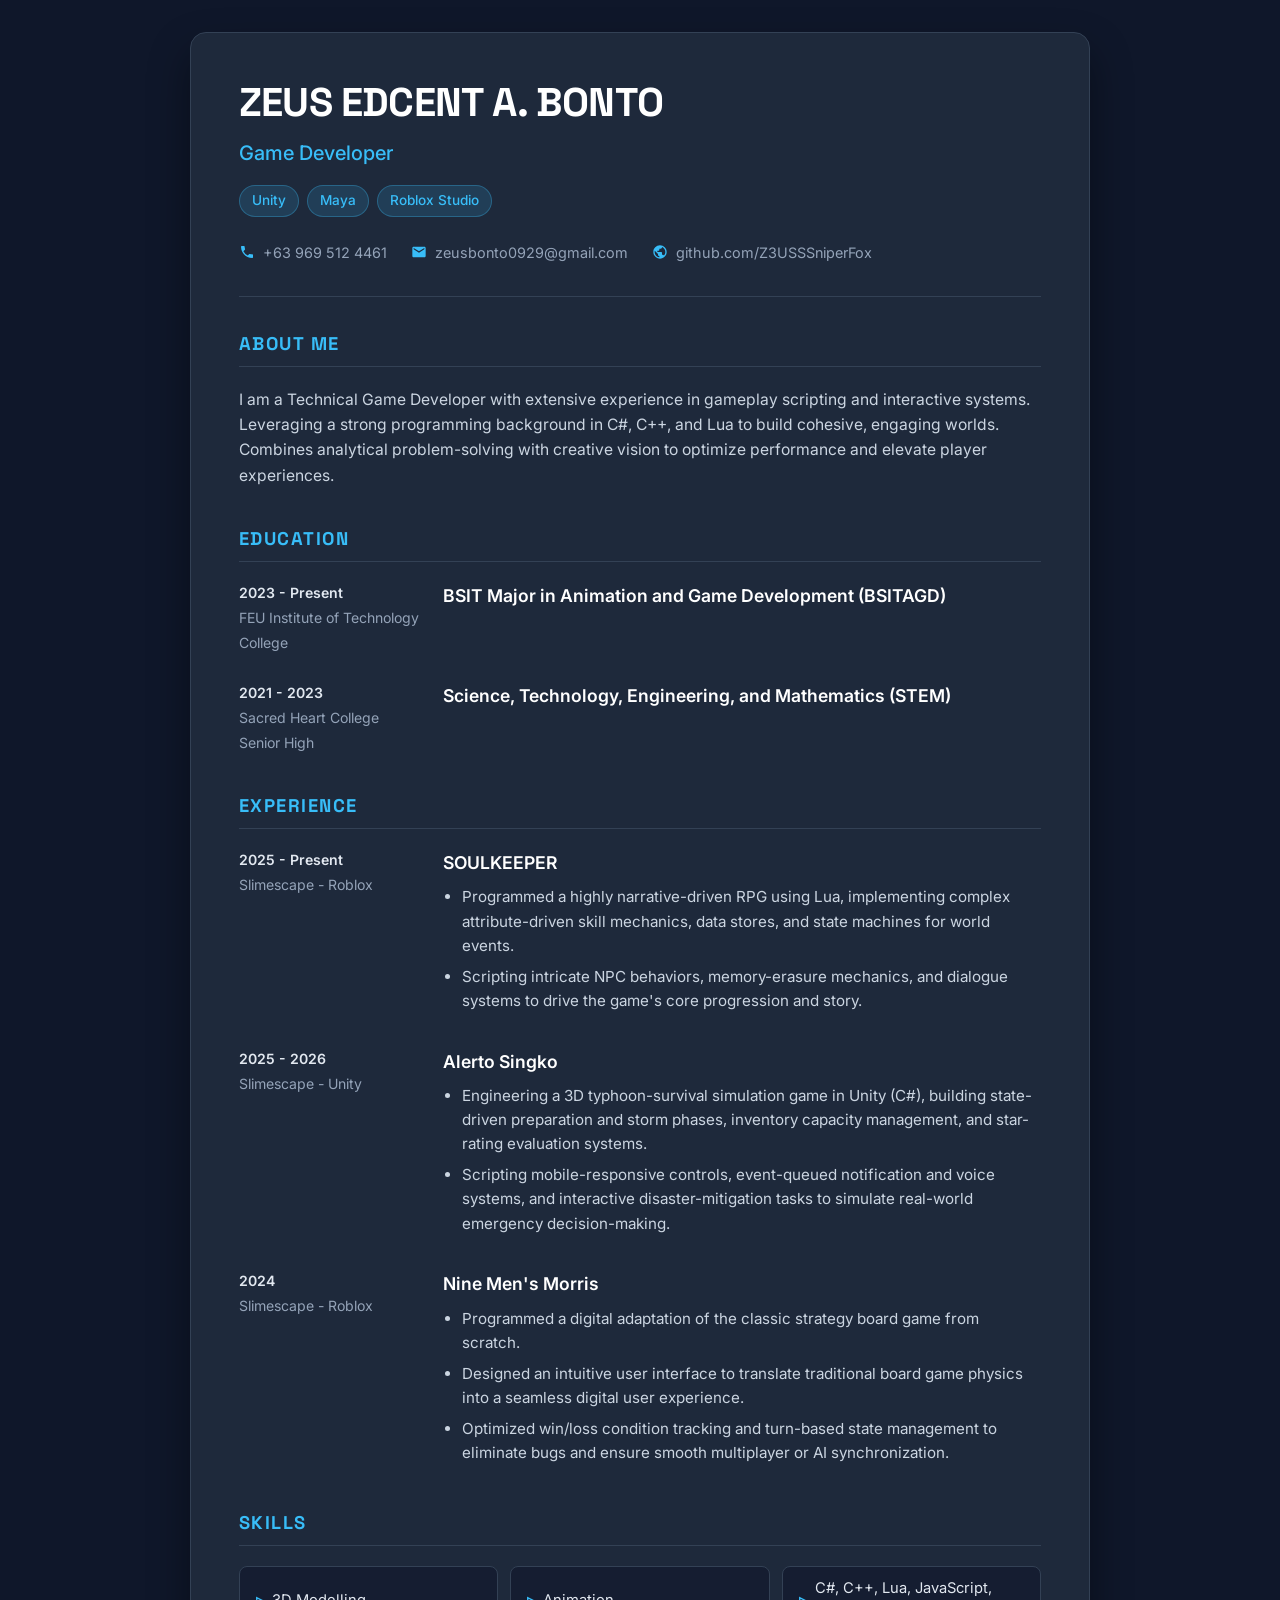
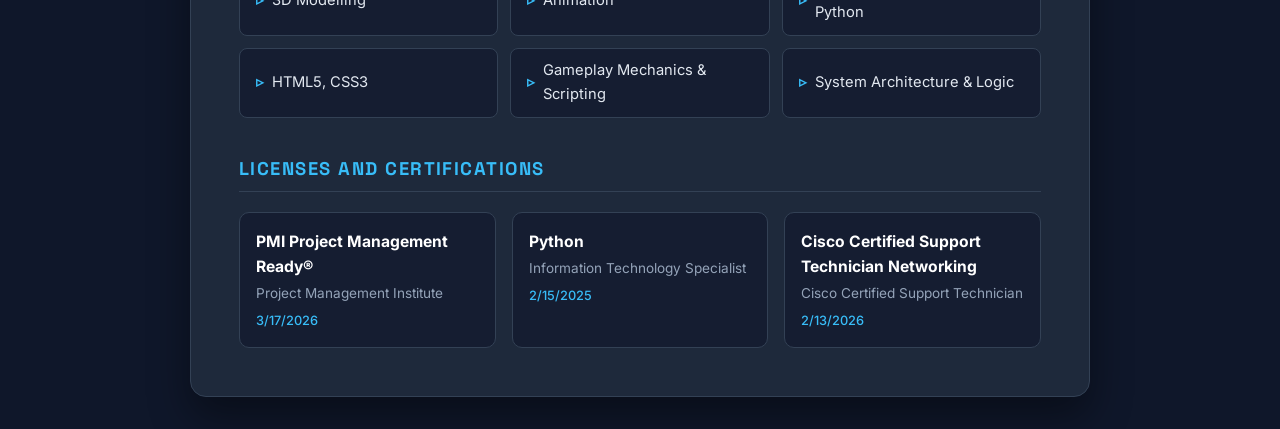
==== htdocs/index.html @ 374b4582 "Update: Replaced php files with html" ====
<!DOCTYPE html>
<html lang="en">
<head>
    <meta charset="UTF-8">
    <meta name="viewport" content="width=device-width, initial-scale=1.0">
    <title>Zeus Edcent A. Bonto | Game Developer</title>
    <link rel="preconnect" href="https://fonts.googleapis.com">
    <link rel="preconnect" href="https://fonts.gstatic.com" crossorigin>
    <link href="https://fonts.googleapis.com/css2?family=Inter:wght@400;500;600&family=Space+Grotesk:wght@600;700&display=swap" rel="stylesheet">
    <link rel="stylesheet" href="assets/style.css">
</head>
<body>

    <main class="container">
        <!-- HEADER -->
        <header>
            <h1>ZEUS EDCENT A. BONTO</h1>
            <div class="subtitle">Game Developer</div>
            
            <div class="tech-tags">
                <span class="tech-tag">Unity</span>
                <span class="tech-tag">Maya</span>
                <span class="tech-tag">Roblox Studio</span>
            </div>

            <div class="contact-bar">
                <a href="tel:+639695124461" class="contact-item">
                    <svg viewBox="0 0 24 24"><path d="M6.62 10.79a15.053 15.053 0 006.59 6.59l2.2-2.2a1 1 0 011.01-.24c1.12.37 2.33.57 3.58.57a1 1 0 011 1V20a1 1 0 01-1 1C10.61 21 3 13.39 3 4a1 1 0 011-1h3.5a1 1 0 011 1c0 1.25.2 2.46.57 3.58a1 1 0 01-.25 1.01l-2.2 2.2z"/></svg>
                    +63 969 512 4461
                </a>
                <a href="mailto:zeusbonto0929@gmail.com" class="contact-item">
                    <svg viewBox="0 0 24 24"><path d="M20 4H4c-1.1 0-2 .9-2 2v12c0 1.1.9 2 2 2h16c1.1 0 2-.9 2-2V6c0-1.1-.9-2-2-2zm0 4l-8 5-8-5V6l8 5 8-5v2z"/></svg>
                    zeusbonto0929@gmail.com
                </a>
                <a href="https://github.com/Z3USSSniperFox" target="_blank" class="contact-item">
                    <svg viewBox="0 0 24 24"><path d="M12 2C6.48 2 2 6.48 2 12s4.48 10 10 10 10-4.48 10-10S17.52 2 12 2zm-1 17.93c-3.95-.49-7-3.85-7-7.93 0-.62.08-1.21.21-1.79L9 15v1c0 1.1.9 2 2 2v1.93zm6.9-2.54c-.26-.81-1-1.39-1.9-1.39h-1v-3c0-.55-.45-1-1-1H8v-2h2c.55 0 1-.45 1-1V7h2c1.1 0 2-.9 2-2v-.41c2.93 1.19 5 4.06 5 7.41 0 2.08-.8 3.97-2.1 5.39z"/></svg>
                    github.com/Z3USSSniperFox
                </a>
            </div>
        </header>

        <!-- ABOUT ME -->
        <section>
            <h2>About Me</h2>
            <p class="about-text">
                I am a Technical Game Developer with extensive experience in gameplay scripting and interactive systems. Leveraging a strong programming background in C#, C++, and Lua to build cohesive, engaging worlds. Combines analytical problem-solving with creative vision to optimize performance and elevate player experiences.
            </p>
        </section>

        <!-- EDUCATION -->
        <section>
            <h2>Education</h2>
            <div class="entry">
                <div class="entry-meta">
                    <span class="entry-date">2023 - Present</span>
                    <span class="entry-org">FEU Institute of Technology</span>
                    <span class="entry-org">College</span>
                </div>
                <div class="entry-content">
                    <h3>BSIT Major in Animation and Game Development (BSITAGD)</h3>
                </div>
            </div>

            <div class="entry">
                <div class="entry-meta">
                    <span class="entry-date">2021 - 2023</span>
                    <span class="entry-org">Sacred Heart College</span>
                    <span class="entry-org">Senior High</span>
                </div>
                <div class="entry-content">
                    <h3>Science, Technology, Engineering, and Mathematics (STEM)</h3>
                </div>
            </div>
        </section>

        <!-- EXPERIENCE -->
        <section>
            <h2>Experience</h2>

            <div class="entry">
                <div class="entry-meta">
                    <span class="entry-date">2025 - Present</span>
                    <span class="entry-org">Slimescape - Roblox</span>
                </div>
                <div class="entry-content">
                    <h3>SOULKEEPER</h3>
                    <ul>
                        <li>Programmed a highly narrative-driven RPG using Lua, implementing complex attribute-driven skill mechanics, data stores, and state machines for world events.</li>
                        <li>Scripting intricate NPC behaviors, memory-erasure mechanics, and dialogue systems to drive the game's core progression and story.</li>
                    </ul>
                </div>
            </div>

            <div class="entry">
                <div class="entry-meta">
                    <span class="entry-date">2025 - 2026</span>
                    <span class="entry-org">Slimescape - Unity</span>
                </div>
                <div class="entry-content">
                    <h3>Alerto Singko</h3>
                    <ul>
                        <li>Engineering a 3D typhoon-survival simulation game in Unity (C#), building state-driven preparation and storm phases, inventory capacity management, and star-rating evaluation systems.</li>
                        <li>Scripting mobile-responsive controls, event-queued notification and voice systems, and interactive disaster-mitigation tasks to simulate real-world emergency decision-making.</li>
                    </ul>
                </div>
            </div>

            <div class="entry">
                <div class="entry-meta">
                    <span class="entry-date">2024</span>
                    <span class="entry-org">Slimescape - Roblox</span>
                </div>
                <div class="entry-content">
                    <h3>Nine Men's Morris</h3>
                    <ul>
                        <li>Programmed a digital adaptation of the classic strategy board game from scratch.</li>
                        <li>Designed an intuitive user interface to translate traditional board game physics into a seamless digital user experience.</li>
                        <li>Optimized win/loss condition tracking and turn-based state management to eliminate bugs and ensure smooth multiplayer or AI synchronization.</li>
                    </ul>
                </div>
            </div>
        </section>

        <!-- SKILLS -->
        <section>
            <h2>Skills</h2>
            <div class="skills-grid">
                <div class="skill-item">3D Modelling</div>
                <div class="skill-item">Animation</div>
                <div class="skill-item">C#, C++, Lua, JavaScript, Python</div>
                <div class="skill-item">HTML5, CSS3</div>
                <div class="skill-item">Gameplay Mechanics &amp; Scripting</div>
                <div class="skill-item">System Architecture &amp; Logic</div>
            </div>
        </section>

        <!-- LICENSES AND CERTIFICATIONS -->
        <section>
            <h2>Licenses and Certifications</h2>
            <div class="cert-grid">
                <div class="cert-card">
                    <h3>PMI Project Management Ready&reg;</h3>
                    <div class="cert-issuer">Project Management Institute</div>
                    <div class="cert-date">3/17/2026</div>
                </div>
                <div class="cert-card">
                    <h3>Python</h3>
                    <div class="cert-issuer">Information Technology Specialist</div>
                    <div class="cert-date">2/15/2025</div>
                </div>
                <div class="cert-card">
                    <h3>Cisco Certified Support Technician Networking</h3>
                    <div class="cert-issuer">Cisco Certified Support Technician</div>
                    <div class="cert-date">2/13/2026</div>
                </div>
            </div>
        </section>
    </main>

</body>
</html>
---- htdocs/assets/style.css ----
:root {
    --bg-body: #0f172a;
    --bg-card: #1e293b;
    --bg-card-hover: #263349;
    --text-main: #f8fafc;
    --text-muted: #94a3b8;
    --accent: #38bdf8;
    --accent-glow: rgba(56, 189, 248, 0.15);
    --border: #334155;
}

* {
    box-sizing: border-box;
    margin: 0;
    padding: 0;
}

body {
    font-family: 'Inter', sans-serif;
    background-color: var(--bg-body);
    color: var(--text-main);
    line-height: 1.6;
    padding: 2rem 1rem;
}

.container {
    max-width: 900px;
    margin: 0 auto;
    background: var(--bg-card);
    border: 1px solid var(--border);
    border-radius: 16px;
    padding: 3rem;
    box-shadow: 0 20px 40px rgba(0, 0, 0, 0.4);
}

/* Header */
header {
    border-bottom: 1px solid var(--border);
    padding-bottom: 2rem;
    margin-bottom: 2rem;
    display: flex;
    flex-direction: column;
    gap: 0.75rem;
}

h1 {
    font-family: 'Space Grotesk', sans-serif;
    font-size: 2.5rem;
    letter-spacing: -0.02em;
    line-height: 1.1;
    color: #ffffff;
}

.subtitle {
    font-size: 1.25rem;
    font-weight: 500;
    color: var(--accent);
}

.tech-tags {
    display: flex;
    flex-wrap: wrap;
    gap: 0.5rem;
    margin-top: 0.25rem;
}

.tech-tag {
    background: var(--accent-glow);
    color: var(--accent);
    border: 1px solid rgba(56, 189, 248, 0.3);
    padding: 0.25rem 0.75rem;
    border-radius: 999px;
    font-size: 0.85rem;
    font-weight: 500;
}

.contact-bar {
    display: flex;
    flex-wrap: wrap;
    gap: 1.5rem;
    margin-top: 0.75rem;
    font-size: 0.9rem;
    color: var(--text-muted);
}

.contact-item {
    display: flex;
    align-items: center;
    gap: 0.5rem;
    text-decoration: none;
    color: var(--text-muted);
    transition: color 0.2s;
}

.contact-item:hover {
    color: var(--accent);
}

.contact-item svg {
    width: 16px;
    height: 16px;
    fill: var(--accent);
}

/* Sections */
section {
    margin-bottom: 2.25rem;
}

section:last-child {
    margin-bottom: 0;
}

h2 {
    font-family: 'Space Grotesk', sans-serif;
    font-size: 1.15rem;
    text-transform: uppercase;
    letter-spacing: 0.08em;
    color: var(--accent);
    border-bottom: 1px solid var(--border);
    padding-bottom: 0.5rem;
    margin-bottom: 1.25rem;
}

.about-text {
    color: #cbd5e1;
    font-size: 0.98rem;
}

/* Timeline / Grid Entries */
.entry {
    display: grid;
    grid-template-columns: 180px 1fr;
    gap: 1.5rem;
    margin-bottom: 1.75rem;
}

.entry:last-child {
    margin-bottom: 0;
}

.entry-meta {
    font-size: 0.88rem;
    color: var(--text-muted);
}

.entry-date {
    font-weight: 600;
    color: #e2e8f0;
    display: block;
}

.entry-org {
    display: block;
    margin-top: 0.15rem;
}

.entry-content h3 {
    font-size: 1.1rem;
    font-weight: 600;
    color: #ffffff;
    margin-bottom: 0.5rem;
}

.entry-content ul {
    padding-left: 1.2rem;
    color: #cbd5e1;
    font-size: 0.95rem;
}

.entry-content li {
    margin-bottom: 0.4rem;
}

/* Skills Grid */
.skills-grid {
    display: grid;
    grid-template-columns: repeat(auto-fit, minmax(220px, 1fr));
    gap: 0.75rem;
}

.skill-item {
    background: rgba(15, 23, 42, 0.6);
    border: 1px solid var(--border);
    padding: 0.65rem 1rem;
    border-radius: 8px;
    font-size: 0.92rem;
    color: #e2e8f0;
    display: flex;
    align-items: center;
    gap: 0.5rem;
}

.skill-item::before {
    content: "▹";
    color: var(--accent);
    font-weight: bold;
}

/* Certifications */
.cert-grid {
    display: grid;
    grid-template-columns: repeat(auto-fit, minmax(240px, 1fr));
    gap: 1rem;
}

.cert-card {
    background: rgba(15, 23, 42, 0.6);
    border: 1px solid var(--border);
    padding: 1rem;
    border-radius: 10px;
}

.cert-card h3 {
    font-size: 0.98rem;
    color: #ffffff;
    margin-bottom: 0.25rem;
}

.cert-issuer {
    font-size: 0.85rem;
    color: var(--text-muted);
}

.cert-date {
    font-size: 0.8rem;
    color: var(--accent);
    margin-top: 0.35rem;
    font-weight: 500;
}

/* Responsive */
@media (max-width: 680px) {
    .container {
        padding: 1.75rem 1.25rem;
    }
    h1 {
        font-size: 1.9rem;
    }
    .entry {
        grid-template-columns: 1fr;
        gap: 0.35rem;
    }
}

/* Print / Save as PDF Friendly */
@media print {
    body {
        background: #ffffff;
        color: #000000;
        padding: 0;
    }
    .container {
        box-shadow: none;
        border: none;
        background: #ffffff;
        padding: 0;
    }
    h1, .entry-content h3, .cert-card h3 {
        color: #000000;
    }
    h2, .subtitle, .cert-date {
        color: #0284c7;
    }
    .about-text, .entry-content ul, .entry-meta, .contact-item, .skill-item, .cert-issuer {
        color: #334155;
    }
    .skill-item, .cert-card, .tech-tag {
        background: #f8fafc;
        border-color: #cbd5e1;
    }
}
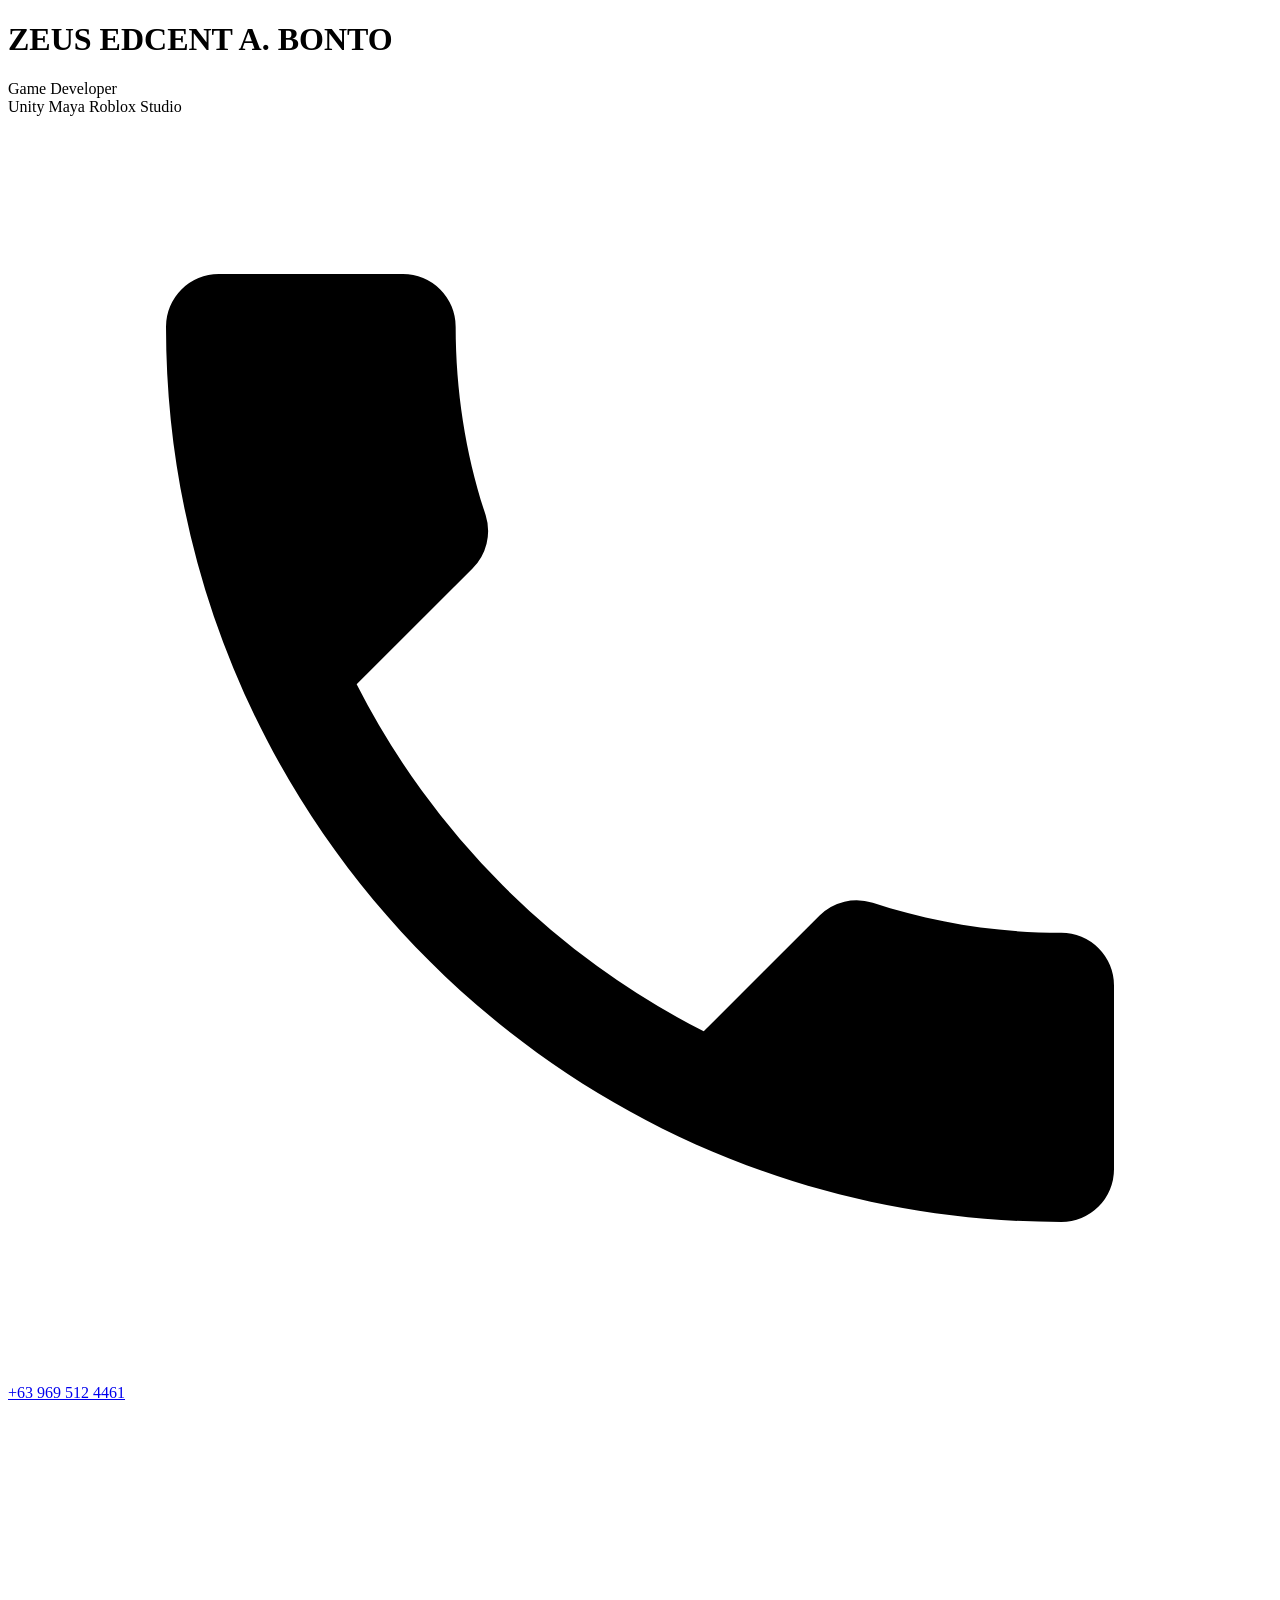
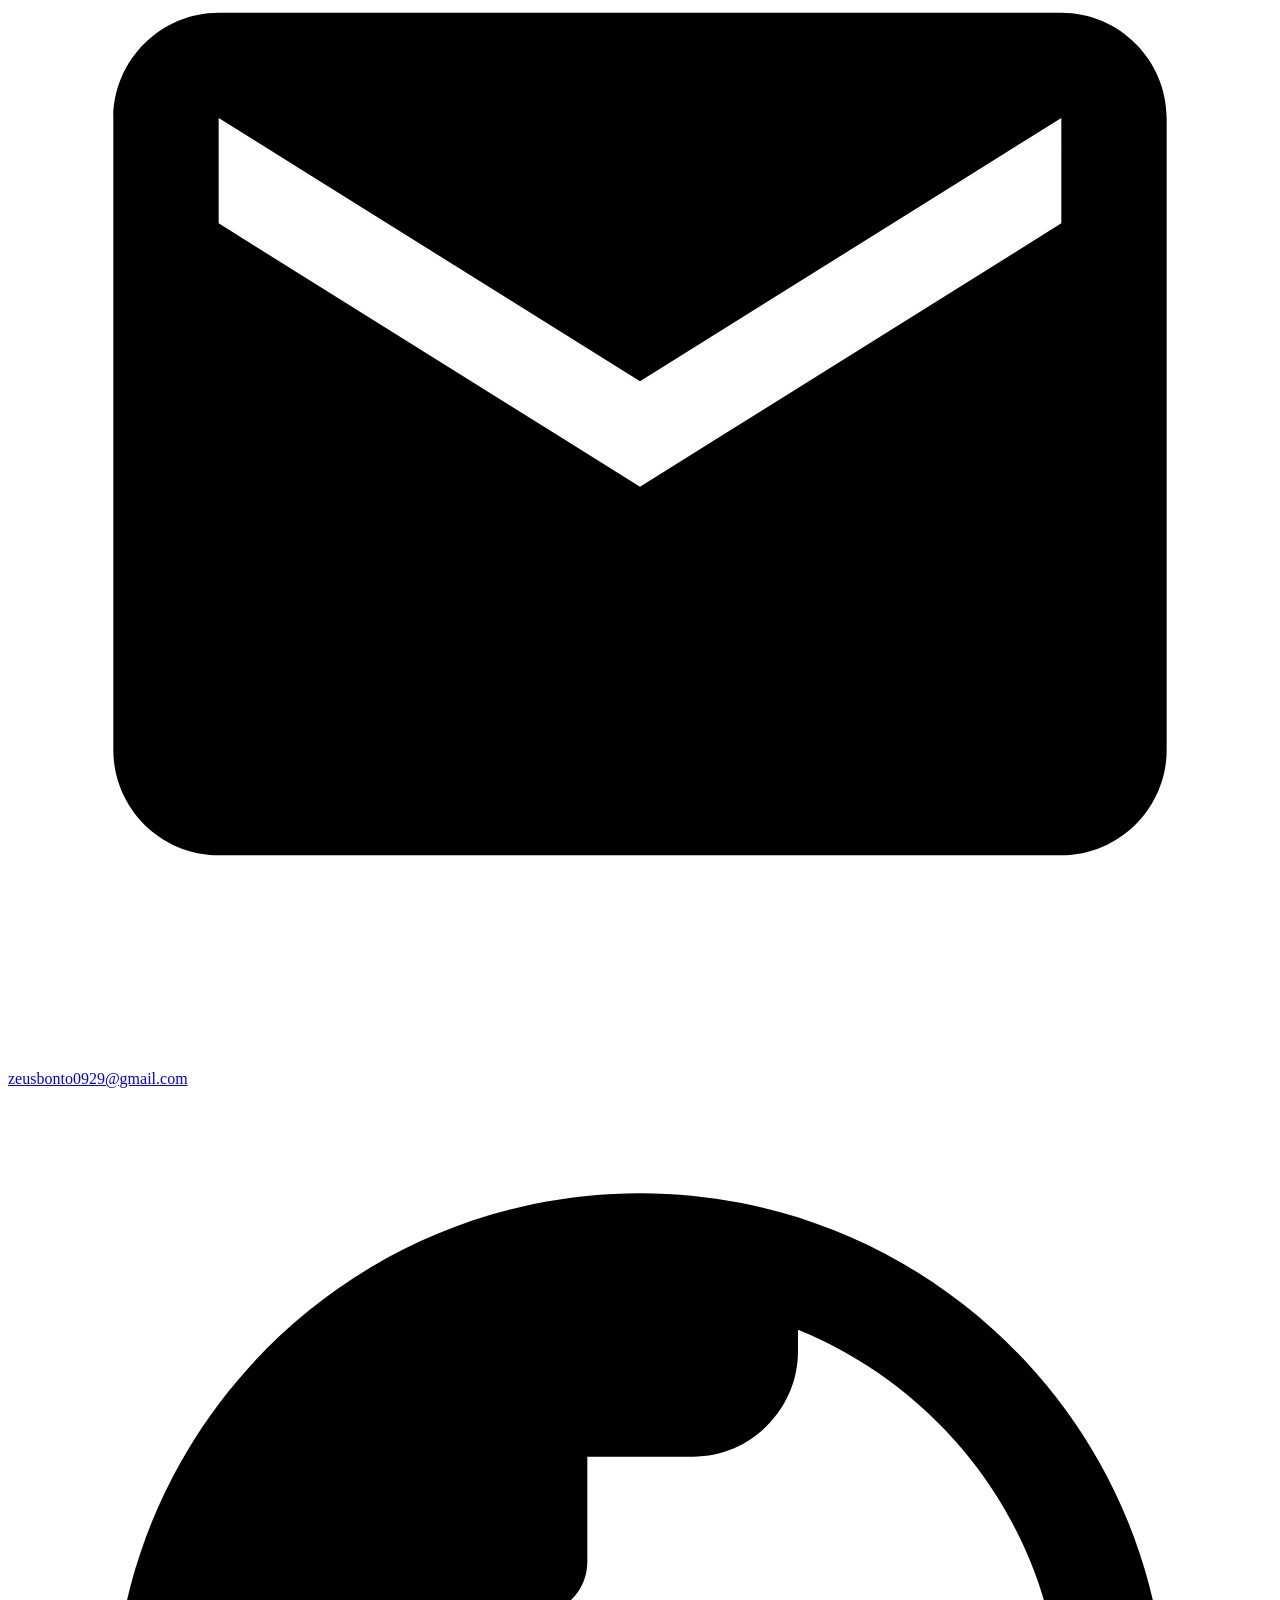
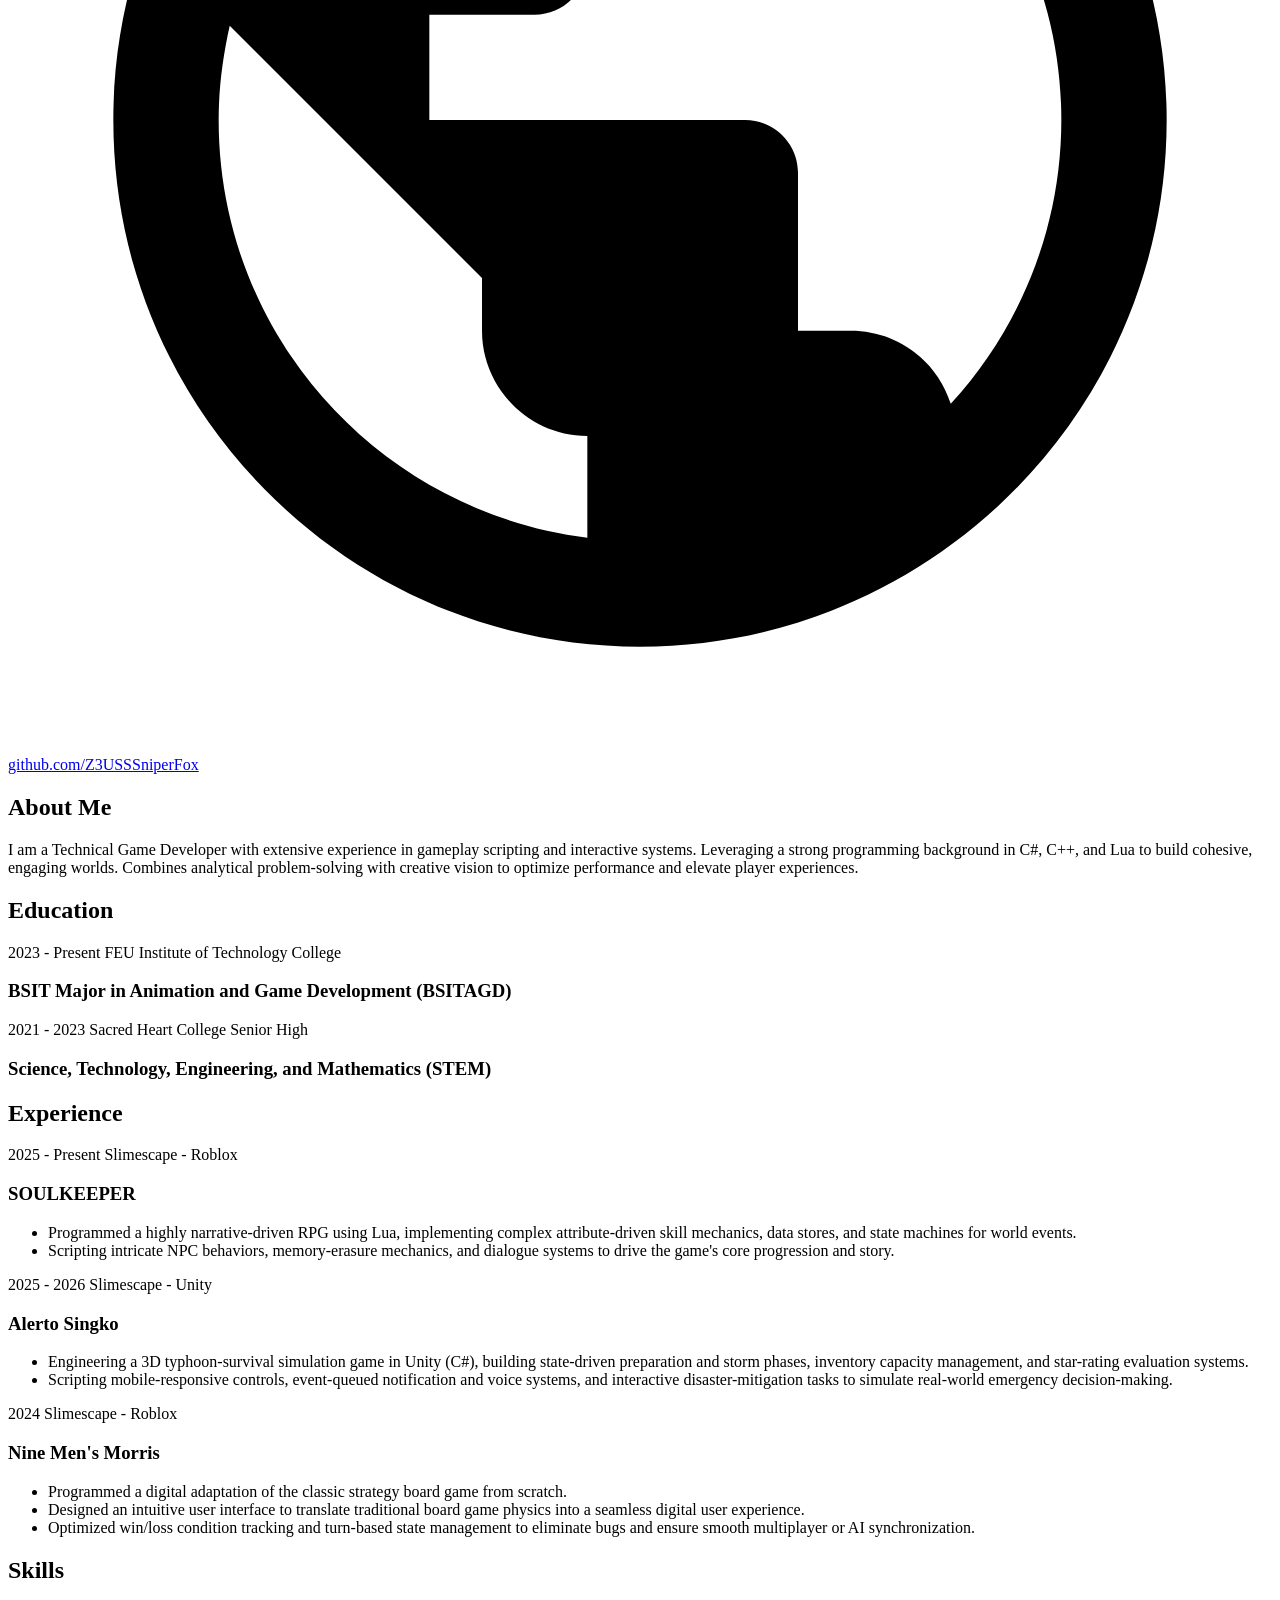
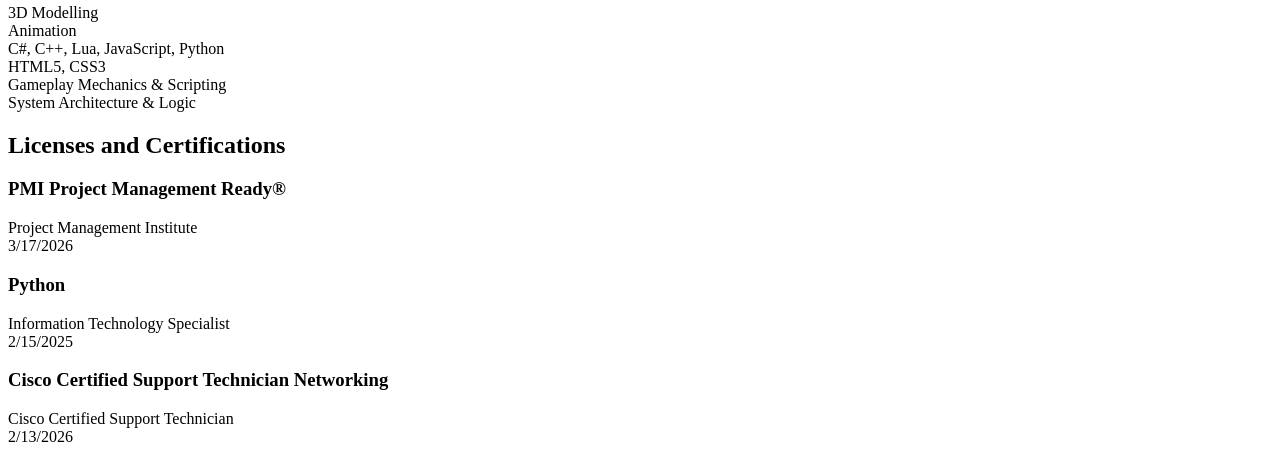
==== commit d1bf7492: "t" ====
--- a/htdocs/index.html
+++ b/htdocs/index.html
@@ -7,7 +7,7 @@
     <link rel="preconnect" href="https://fonts.googleapis.com">
     <link rel="preconnect" href="https://fonts.gstatic.com" crossorigin>
     <link href="https://fonts.googleapis.com/css2?family=Inter:wght@400;500;600&family=Space+Grotesk:wght@600;700&display=swap" rel="stylesheet">
-    <link rel="stylesheet" href="assets/style.css">
+    <link rel="stylesheet" href="/assets/style.css">
 </head>
 <body>
 
